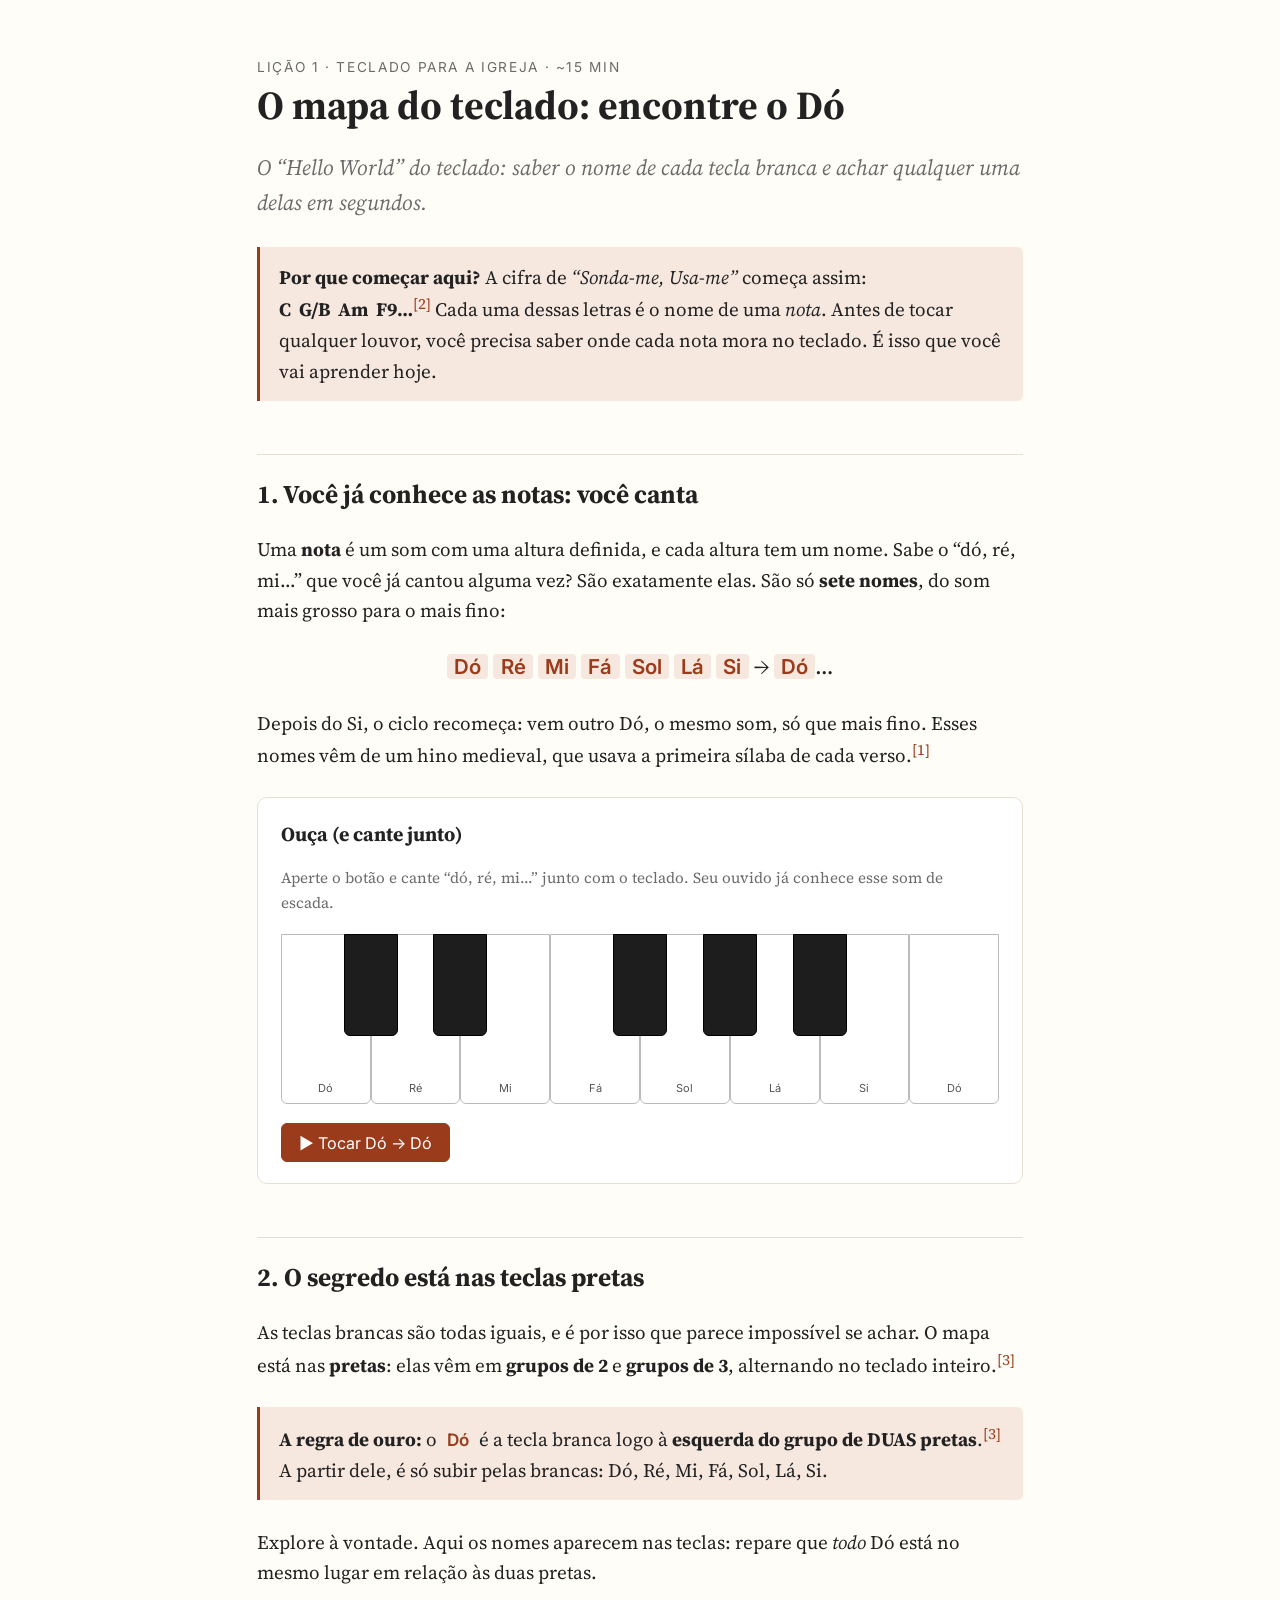
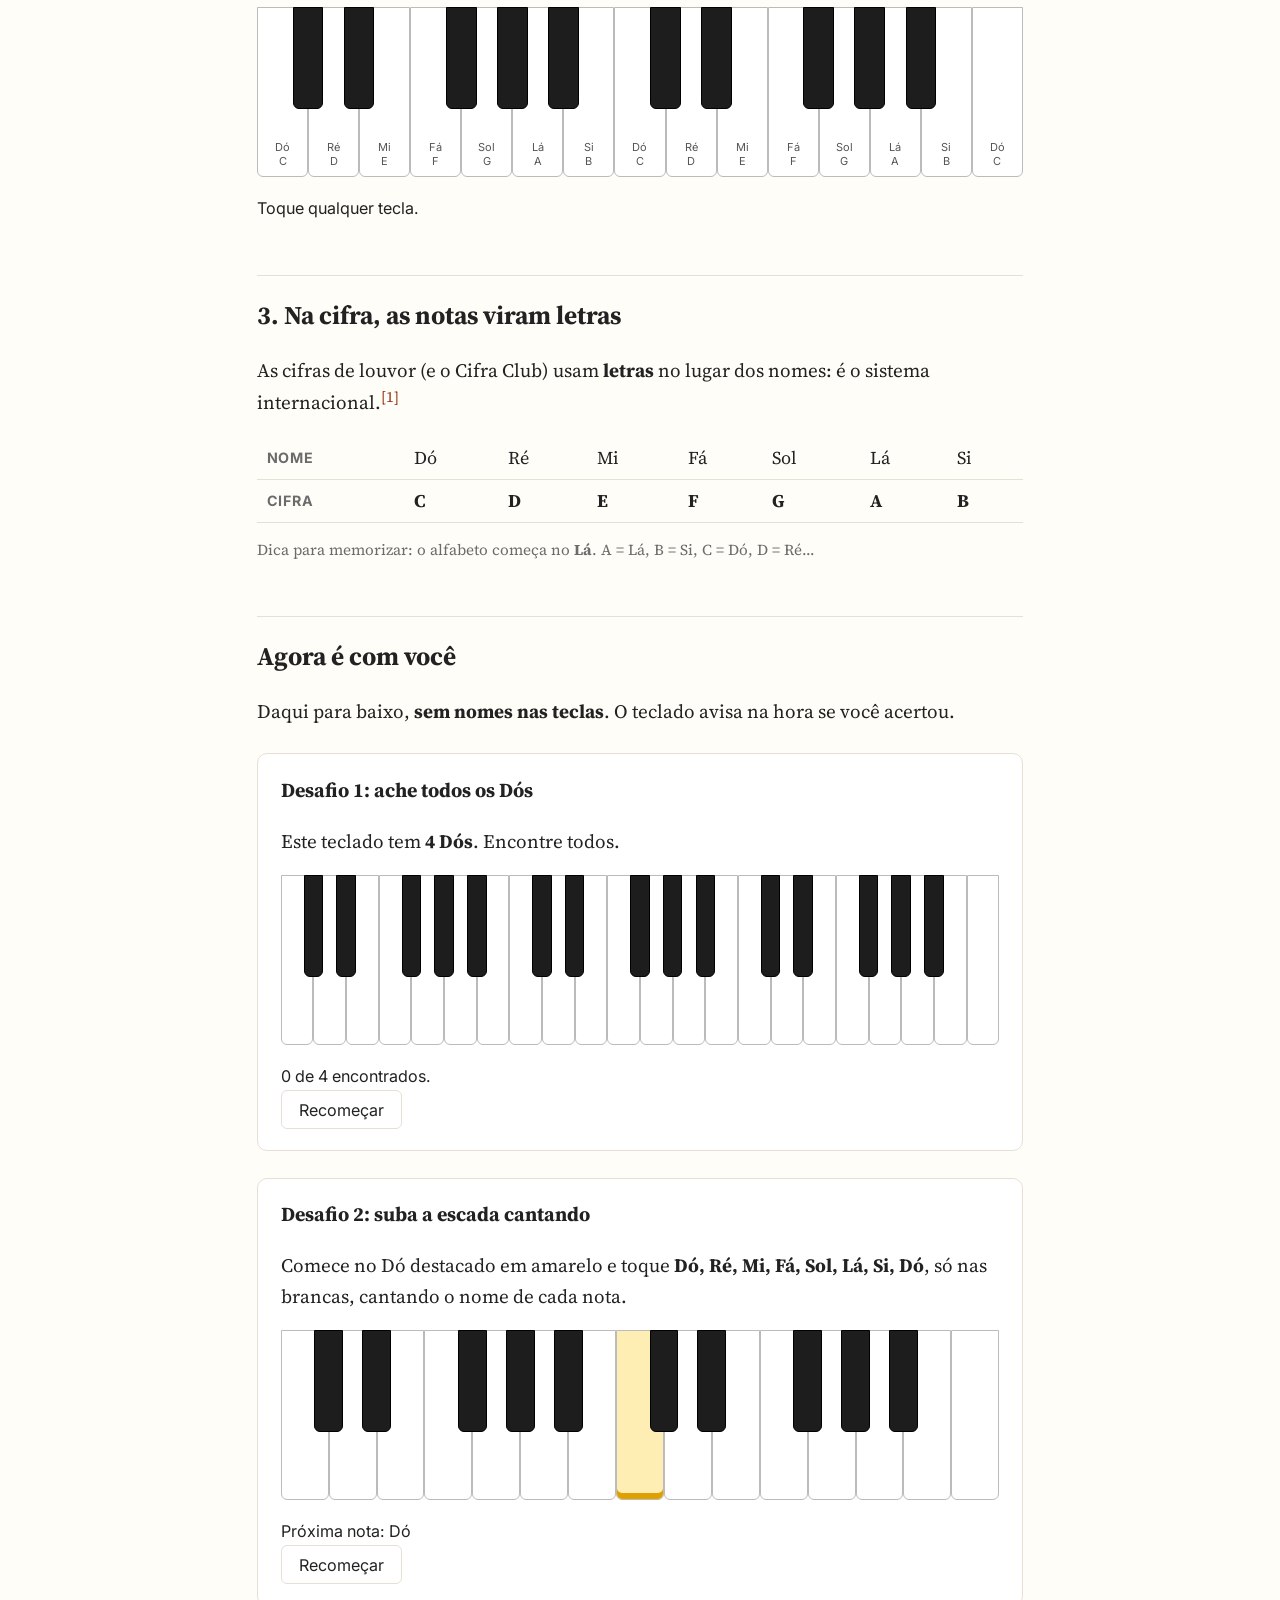
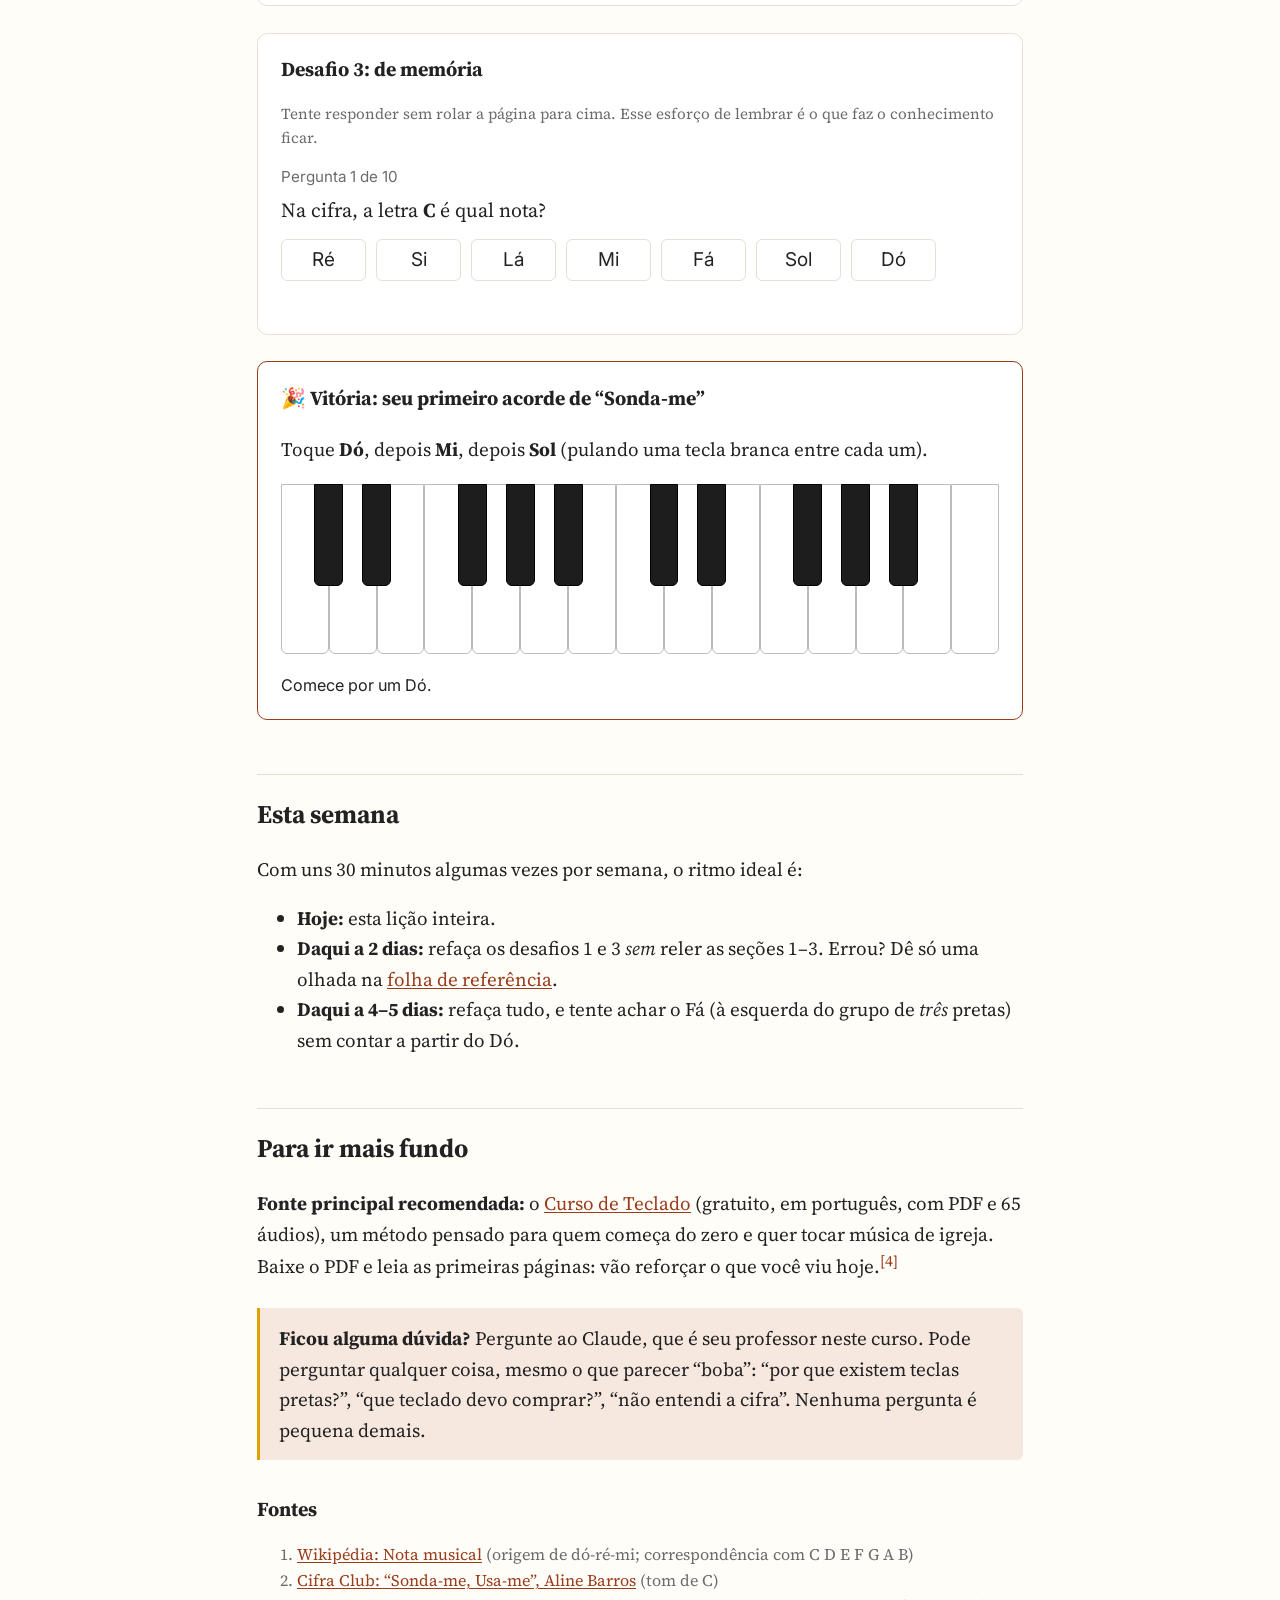
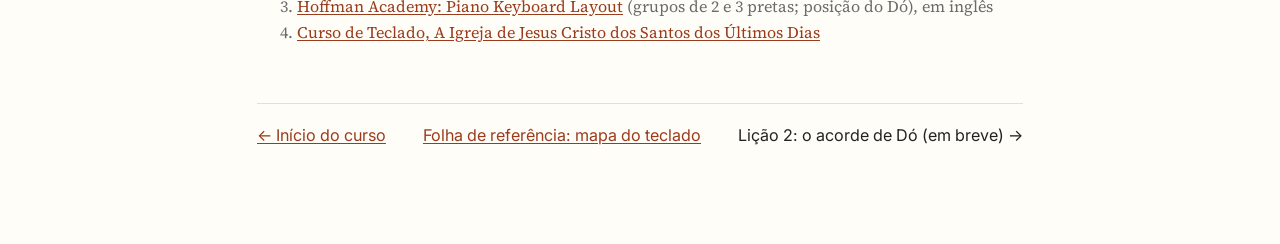
==== lessons/0001-encontre-o-do.html @ 4f44fb28 "Aulas de teclado: lição 1 e mapa do teclado Co-Authored-By: Claude Opus 5.5 <noreply@anthropic.com>" ====
<!doctype html>
<html lang="pt-BR">
<head>
<meta charset="utf-8">
<meta name="viewport" content="width=device-width, initial-scale=1">
<title>Lição 1 · Encontre o Dó</title>
<link rel="stylesheet" href="../assets/style.css">
<script src="../assets/keyboard.js"></script>
<script src="../assets/quiz.js"></script>
</head>
<body>
<main>

<div class="kicker">Lição 1 · Teclado para a igreja · ~15 min</div>
<h1>O mapa do teclado: encontre o Dó</h1>
<p class="lede">O “Hello World” do teclado: saber o nome de cada tecla branca e achar qualquer uma delas em segundos.</p>

<div class="callout">
<p><strong>Por que começar aqui?</strong> A cifra de <em>“Sonda-me, Usa-me”</em> começa assim: <strong>C&nbsp;&nbsp;G/B&nbsp;&nbsp;Am&nbsp;&nbsp;F9…</strong><sup class="cite"><a href="#s2">[2]</a></sup> Cada uma dessas letras é o nome de uma <em>nota</em>. Antes de tocar qualquer louvor, você precisa saber onde cada nota mora no teclado. É isso que você vai aprender hoje.</p>
</div>

<h2>1. Você já conhece as notas: você canta</h2>
<p>Uma <strong>nota</strong> é um som com uma altura definida, e cada altura tem um nome. Sabe o “dó, ré, mi…” que você já cantou alguma vez? São exatamente elas. São só <strong>sete nomes</strong>, do som mais grosso para o mais fino:</p>
<p style="text-align:center;font-size:1.2rem"><span class="note-name">Dó</span> <span class="note-name">Ré</span> <span class="note-name">Mi</span> <span class="note-name">Fá</span> <span class="note-name">Sol</span> <span class="note-name">Lá</span> <span class="note-name">Si</span> → <span class="note-name">Dó</span>…</p>
<p>Depois do Si, o ciclo recomeça: vem outro Dó, o mesmo som, só que mais fino. Esses nomes vêm de um hino medieval, que usava a primeira sílaba de cada verso.<sup class="cite"><a href="#s1">[1]</a></sup></p>

<div class="task">
<h3>Ouça (e cante junto)</h3>
<p class="small">Aperte o botão e cante “dó, ré, mi…” junto com o teclado. Seu ouvido já conhece esse som de escada.</p>
<div id="kb-demo"></div>
<button class="primary" id="demo-btn">▶ Tocar Dó → Dó</button>
</div>

<h2>2. O segredo está nas teclas pretas</h2>
<p>As teclas brancas são todas iguais, e é por isso que parece impossível se achar. O mapa está nas <strong>pretas</strong>: elas vêm em <strong>grupos de 2</strong> e <strong>grupos de 3</strong>, alternando no teclado inteiro.<sup class="cite"><a href="#s3">[3]</a></sup></p>
<div class="callout">
<p><strong>A regra de ouro:</strong> o <span class="note-name">Dó</span> é a tecla branca logo à <strong>esquerda do grupo de DUAS pretas</strong>.<sup class="cite"><a href="#s3">[3]</a></sup><br>
A partir dele, é só subir pelas brancas: Dó, Ré, Mi, Fá, Sol, Lá, Si.</p>
</div>
<p>Explore à vontade. Aqui os nomes aparecem nas teclas: repare que <em>todo</em> Dó está no mesmo lugar em relação às duas pretas.</p>
<div id="kb-explore"></div>
<p class="status" id="explore-status">Toque qualquer tecla.</p>

<h2>3. Na cifra, as notas viram letras</h2>
<p>As cifras de louvor (e o Cifra Club) usam <strong>letras</strong> no lugar dos nomes: é o sistema internacional.<sup class="cite"><a href="#s1">[1]</a></sup></p>
<table>
<tr><th>Nome</th><td>Dó</td><td>Ré</td><td>Mi</td><td>Fá</td><td>Sol</td><td>Lá</td><td>Si</td></tr>
<tr><th>Cifra</th><td><strong>C</strong></td><td><strong>D</strong></td><td><strong>E</strong></td><td><strong>F</strong></td><td><strong>G</strong></td><td><strong>A</strong></td><td><strong>B</strong></td></tr>
</table>
<p class="small">Dica para memorizar: o alfabeto começa no <strong>Lá</strong>. A = Lá, B = Si, C = Dó, D = Ré…</p>

<h2>Agora é com você</h2>
<p>Daqui para baixo, <strong>sem nomes nas teclas</strong>. O teclado avisa na hora se você acertou.</p>

<div class="task">
<h3>Desafio 1: ache todos os Dós</h3>
<p>Este teclado tem <strong>4 Dós</strong>. Encontre todos.</p>
<div id="kb-c"></div>
<p class="status" id="c-status" aria-live="polite">0 de 4 encontrados.</p>
<button id="c-reset">Recomeçar</button>
</div>

<div class="task">
<h3>Desafio 2: suba a escada cantando</h3>
<p>Comece no Dó destacado em amarelo e toque <strong>Dó, Ré, Mi, Fá, Sol, Lá, Si, Dó</strong>, só nas brancas, cantando o nome de cada nota.</p>
<div id="kb-scale"></div>
<p class="status" id="scale-status" aria-live="polite">Próxima nota: Dó</p>
<button id="scale-reset">Recomeçar</button>
</div>

<div class="task">
<h3>Desafio 3: de memória</h3>
<p class="small">Tente responder sem rolar a página para cima. Esse esforço de lembrar é o que faz o conhecimento ficar.</p>
<div id="quiz"></div>
</div>

<div class="task" style="border-color:var(--accent)">
<h3>🎉 Vitória: seu primeiro acorde de “Sonda-me”</h3>
<p>Toque <strong>Dó</strong>, depois <strong>Mi</strong>, depois <strong>Sol</strong> (pulando uma tecla branca entre cada um).</p>
<div id="kb-chord"></div>
<p class="status" id="chord-status" aria-live="polite">Comece por um Dó.</p>
</div>

<h2>Esta semana</h2>
<p>Com uns 30 minutos algumas vezes por semana, o ritmo ideal é:</p>
<ul>
<li><strong>Hoje:</strong> esta lição inteira.</li>
<li><strong>Daqui a 2 dias:</strong> refaça os desafios 1 e 3 <em>sem</em> reler as seções 1–3. Errou? Dê só uma olhada na <a href="../reference/0001-mapa-do-teclado.html">folha de referência</a>.</li>
<li><strong>Daqui a 4–5 dias:</strong> refaça tudo, e tente achar o Fá (à esquerda do grupo de <em>três</em> pretas) sem contar a partir do Dó.</li>
</ul>

<h2>Para ir mais fundo</h2>
<p><strong>Fonte principal recomendada:</strong> o <a href="https://www.churchofjesuschrist.org/music/accompanying-others/keyboard-course?lang=por">Curso de Teclado</a> (gratuito, em português, com PDF e 65 áudios), um método pensado para quem começa do zero e quer tocar música de igreja. Baixe o PDF e leia as primeiras páginas: vão reforçar o que você viu hoje.<sup class="cite"><a href="#s4">[4]</a></sup></p>

<div class="callout ask">
<p><strong>Ficou alguma dúvida?</strong> Pergunte ao Claude, que é seu professor neste curso. Pode perguntar qualquer coisa, mesmo o que parecer “boba”: “por que existem teclas pretas?”, “que teclado devo comprar?”, “não entendi a cifra”. Nenhuma pergunta é pequena demais.</p>
</div>

<h3>Fontes</h3>
<ol class="sources">
<li id="s1"><a href="https://pt.wikipedia.org/wiki/Nota_musical">Wikipédia: Nota musical</a> (origem de dó-ré-mi; correspondência com C D E F G A B)</li>
<li id="s2"><a href="https://www.cifraclub.com.br/aline-barros/sonda-me-usa-me/">Cifra Club: “Sonda-me, Usa-me”, Aline Barros</a> (tom de C)</li>
<li id="s3"><a href="https://wpe.hoffmanacademy.com/blog/resource/piano-keyboard-layout">Hoffman Academy: Piano Keyboard Layout</a> (grupos de 2 e 3 pretas; posição do Dó), em inglês</li>
<li id="s4"><a href="https://www.churchofjesuschrist.org/music/accompanying-others/keyboard-course?lang=por">Curso de Teclado, A Igreja de Jesus Cristo dos Santos dos Últimos Dias</a></li>
</ol>

<footer class="nav">
<a href="../index.html">← Início do curso</a>
<a href="../reference/0001-mapa-do-teclado.html">Folha de referência: mapa do teclado</a>
<span>Lição 2: o acorde de Dó (em breve) →</span>
</footer>

</main>

<script>
const { create, info } = PianoKeyboard;
const WHITE_ORDER = ["Dó", "Ré", "Mi", "Fá", "Sol", "Lá", "Si"];

// Demo: escada de Dó
const demo = create(document.getElementById("kb-demo"), { start: 60, octaves: 1, labels: "solfege" });
document.getElementById("demo-btn").onclick = () => {
  const notes = [60, 62, 64, 65, 67, 69, 71, 72];
  notes.forEach((n, k) => setTimeout(() => {
    demo.clear(); demo.mark(n, "on"); demo.play(n);
  }, k * 550));
  setTimeout(() => demo.clear(), notes.length * 550 + 400);
};

// Exploração livre, com nomes
const exStatus = document.getElementById("explore-status");
create(document.getElementById("kb-explore"), {
  start: 48, octaves: 2, labels: "both",
  onPress: (i) => exStatus.textContent = `${i.name} (${i.letter})` + (i.isBlack ? ": tecla preta, fica para outra lição." : ""),
});

// Desafio 1: ache todos os Dós
const cStatus = document.getElementById("c-status");
let found = new Set();
const kbC = create(document.getElementById("kb-c"), {
  start: 48, octaves: 3,
  onPress: (i) => {
    if (i.pc === 0) {
      found.add(i.midi); kbC.mark(i.midi, "ok");
      cStatus.className = "status ok";
      cStatus.textContent = found.size === 4
        ? "Os 4 Dós! Viu como todos ficam à esquerda das duas pretas? 🎉"
        : `${found.size} de 4 encontrados.`;
    } else {
      kbC.mark(i.midi, "bad");
      setTimeout(() => kbC.unmark(i.midi, "bad"), 700);
      cStatus.className = "status bad";
      cStatus.textContent = `Essa é ${i.name} (${i.letter}). Procure as DUAS pretas juntinhas e olhe para a esquerda delas.`;
    }
  },
});
document.getElementById("c-reset").onclick = () => { found = new Set(); kbC.clear(); cStatus.className = "status"; cStatus.textContent = "0 de 4 encontrados."; };

// Desafio 2: escada
const SCALE = [60, 62, 64, 65, 67, 69, 71, 72];
const scStatus = document.getElementById("scale-status");
let step = 0;
const kbS = create(document.getElementById("kb-scale"), {
  start: 48, octaves: 2,
  onPress: (i) => {
    if (step >= SCALE.length) return;
    if (i.midi === SCALE[step]) {
      kbS.unmark(i.midi, "hint"); kbS.mark(i.midi, "ok"); step++;
      scStatus.className = "status ok";
      scStatus.textContent = step === SCALE.length
        ? "Escada completa! Você acabou de tocar a escala de Dó, a base de todo o tom de “Sonda-me”."
        : `Isso, ${i.name}! Próxima nota: ${WHITE_ORDER[step % 7]}`;
    } else {
      kbS.mark(i.midi, "bad");
      setTimeout(() => kbS.unmark(i.midi, "bad"), 700);
      scStatus.className = "status bad";
      scStatus.textContent = `Essa é ${i.name}. Procure o ${WHITE_ORDER[step % 7]}: a próxima tecla branca à direita.`;
    }
  },
});
function resetScale() { step = 0; kbS.clear(); kbS.mark(60, "hint"); scStatus.className = "status"; scStatus.textContent = "Próxima nota: Dó"; }
resetScale();
document.getElementById("scale-reset").onclick = resetScale;

// Desafio 3: quiz de memória (misturando teclas e cifras)
const WHITE_PCS = { "Dó": 0, "Ré": 2, "Mi": 4, "Fá": 5, "Sol": 7, "Lá": 9, "Si": 11 };
const LETTER = { "Dó": "C", "Ré": "D", "Mi": "E", "Fá": "F", "Sol": "G", "Lá": "A", "Si": "B" };
function keyQuestion(name, octave) {
  const midi = 48 + octave * 12 + WHITE_PCS[name];
  return {
    prompt: "Que nota é a tecla destacada?",
    options: WHITE_ORDER, answer: name,
    explain: `É ${name} (${LETTER[name]}).`,
    setup: (el) => { const k = create(el, { start: 48, octaves: 2 }); k.mark(midi, "on"); },
  };
}
const questions = [
  keyQuestion("Dó", 1), keyQuestion("Fá", 0), keyQuestion("Mi", 1), keyQuestion("Sol", 0), keyQuestion("Si", 1),
  { prompt: "Na cifra, a letra <strong>C</strong> é qual nota?", options: WHITE_ORDER, answer: "Dó", explain: "C = Dó. O primeiro acorde de “Sonda-me”." },
  { prompt: "Na cifra, a letra <strong>G</strong> é qual nota?", options: WHITE_ORDER, answer: "Sol", explain: "G = Sol." },
  { prompt: "Na cifra, a letra <strong>A</strong> é qual nota?", options: WHITE_ORDER, answer: "Lá", explain: "A = Lá. O alfabeto começa no Lá." },
  { prompt: "Que letra da cifra representa o <strong>Fá</strong>?", options: ["C", "D", "E", "F", "G", "A", "B"], answer: "F", explain: "Fá = F." },
  { prompt: "O Dó fica à esquerda de qual grupo de teclas pretas?", options: ["Grupo de 2", "Grupo de 3"], answer: "Grupo de 2", explain: "Sempre à esquerda das duas pretas." },
];
Quiz.create(document.getElementById("quiz"), questions);

// Vitória: Dó-Mi-Sol → acorde C
const chStatus = document.getElementById("chord-status");
const TARGET = [0, 4, 7];
let seq = [];
const kbCh = create(document.getElementById("kb-chord"), {
  start: 48, octaves: 2,
  onPress: (i) => {
    if (seq.length === 3) return; // acorde completo: teclas só tocam som até recomeçar
    const want = TARGET[seq.length];
    const ok = seq.length === 0 ? i.pc === 0 : i.midi === seq[0] + want;
    if (!ok) {
      kbCh.mark(i.midi, "bad");
      setTimeout(() => kbCh.unmark(i.midi, "bad"), 700);
      chStatus.className = "status bad";
      chStatus.textContent = seq.length === 0
        ? `Essa é ${i.name}. Comece por um Dó (à esquerda das duas pretas).`
        : `Essa é ${i.name}. A partir do ${info(seq[seq.length - 1]).name}, pule uma branca.`;
      return;
    }
    seq.push(i.midi); kbCh.mark(i.midi, "on");
    chStatus.className = "status ok";
    if (seq.length < 3) {
      chStatus.textContent = `${i.name} ✓. Agora ${seq.length === 1 ? "o Mi" : "o Sol"}.`;
    } else {
      setTimeout(() => kbCh.chord(seq), 350);
      chStatus.innerHTML = "<strong>Você tocou C!</strong> Dó + Mi + Sol juntos formam o acorde de Dó, o primeiro acorde de “Sonda-me, Usa-me”. Na próxima lição você vai entender por quê. 🎶";
      const again = document.createElement("button");
      again.textContent = "Tocar de novo";
      again.onclick = () => { seq = []; kbCh.clear(); chStatus.className = "status"; chStatus.textContent = "Comece por um Dó."; again.remove(); };
      chStatus.after(again);
    }
  },
});
</script>
</body>
</html>
---- assets/style.css ----
/* Estilo base do curso: todas as lições e referências usam este arquivo. */
@import url("https://fonts.googleapis.com/css2?family=Source+Serif+4:ital,opsz,wght@0,8..60,400;0,8..60,600;0,8..60,700;1,8..60,400&family=Inter:wght@400;600&display=swap");

:root {
  --paper: #fffdf8;
  --ink: #222;
  --muted: #6b6b6b;
  --rule: #e6e0d4;
  --accent: #9a3b1b;      /* terracota */
  --accent-soft: #f6e7df;
  --ok: #2f7d4f;
  --ok-soft: #e1f2e7;
  --bad: #b3261e;
  --bad-soft: #fbe3e1;
  --hint: #e0a100;
  --card: #fff;
  --serif: "Source Serif 4", Georgia, serif;
  --sans: Inter, system-ui, sans-serif;
}
@media (prefers-color-scheme: dark) {
  :root:not([data-theme="light"]) {
    --paper: #1b1a18; --ink: #ece8e1; --muted: #a39d93; --rule: #3a3631;
    --accent: #e0896a; --accent-soft: #3a2a23; --card: #242220;
    --ok: #6cc890; --ok-soft: #1f3327; --bad: #f08a80; --bad-soft: #3b2220;
  }
}

* { box-sizing: border-box; }
html { font-size: 19px; }
body {
  margin: 0; background: var(--paper); color: var(--ink);
  font-family: var(--serif); line-height: 1.6;
}
main { max-width: 42rem; margin: 0 auto; padding: 3rem 16px 5rem; }

h1 { font-size: 2.1rem; line-height: 1.15; margin: .2rem 0 .6rem; font-weight: 700; }
h2 { font-size: 1.35rem; margin: 2.8rem 0 .6rem; padding-top: 1rem; border-top: 1px solid var(--rule); }
h3 { font-size: 1.05rem; margin: 1.8rem 0 .4rem; }
p, li { hyphens: auto; }
a { color: var(--accent); text-underline-offset: 2px; }
.kicker { font-family: var(--sans); font-size: .72rem; letter-spacing: .12em; text-transform: uppercase; color: var(--muted); }
.lede { font-size: 1.15rem; color: var(--muted); font-style: italic; }
.small, cite, .cite { font-size: .8rem; color: var(--muted); font-style: normal; }
sup.cite a { text-decoration: none; }
.note-name { font-family: var(--sans); font-weight: 600; font-size: .9em; background: var(--accent-soft); color: var(--accent); padding: 0 .35em; border-radius: 4px; white-space: nowrap; }

.callout { border-left: 3px solid var(--accent); background: var(--accent-soft); padding: .8rem 1rem; margin: 1.4rem 0; border-radius: 0 6px 6px 0; }
.callout p:first-child { margin-top: 0; } .callout p:last-child { margin-bottom: 0; }
.ask { border-left-color: var(--hint); }

.task { background: var(--card); border: 1px solid var(--rule); border-radius: 10px; padding: 1.1rem 1.2rem; margin: 1.4rem 0; }
.task h3 { margin-top: 0; }
.status { font-family: var(--sans); font-size: .85rem; min-height: 1.4em; margin: .5rem 0 0; }
.status.ok { color: var(--ok); } .status.bad { color: var(--bad); }

button, .btn {
  font-family: var(--sans); font-size: .85rem; cursor: pointer;
  border: 1px solid var(--rule); background: var(--card); color: var(--ink);
  padding: .45rem .9rem; border-radius: 6px;
}
button:hover { border-color: var(--accent); }
button.primary { background: var(--accent); border-color: var(--accent); color: #fff; }
.row { display: flex; flex-wrap: wrap; gap: .5rem; align-items: center; }

table { border-collapse: collapse; width: 100%; font-size: .95rem; }
th, td { text-align: left; padding: .35rem .5rem; border-bottom: 1px solid var(--rule); }
th { font-family: var(--sans); font-size: .75rem; text-transform: uppercase; letter-spacing: .06em; color: var(--muted); }

footer.nav { margin-top: 3rem; padding-top: 1rem; border-top: 1px solid var(--rule); font-family: var(--sans); font-size: .85rem; display: flex; justify-content: space-between; gap: 1rem; flex-wrap: wrap; }
ol.sources { font-size: .85rem; color: var(--muted); }

@media print {
  html { font-size: 12pt; }
  main { max-width: none; padding: 0; }
  .no-print, button { display: none !important; }
  a { color: inherit; }
  .task, .callout { break-inside: avoid; }
}
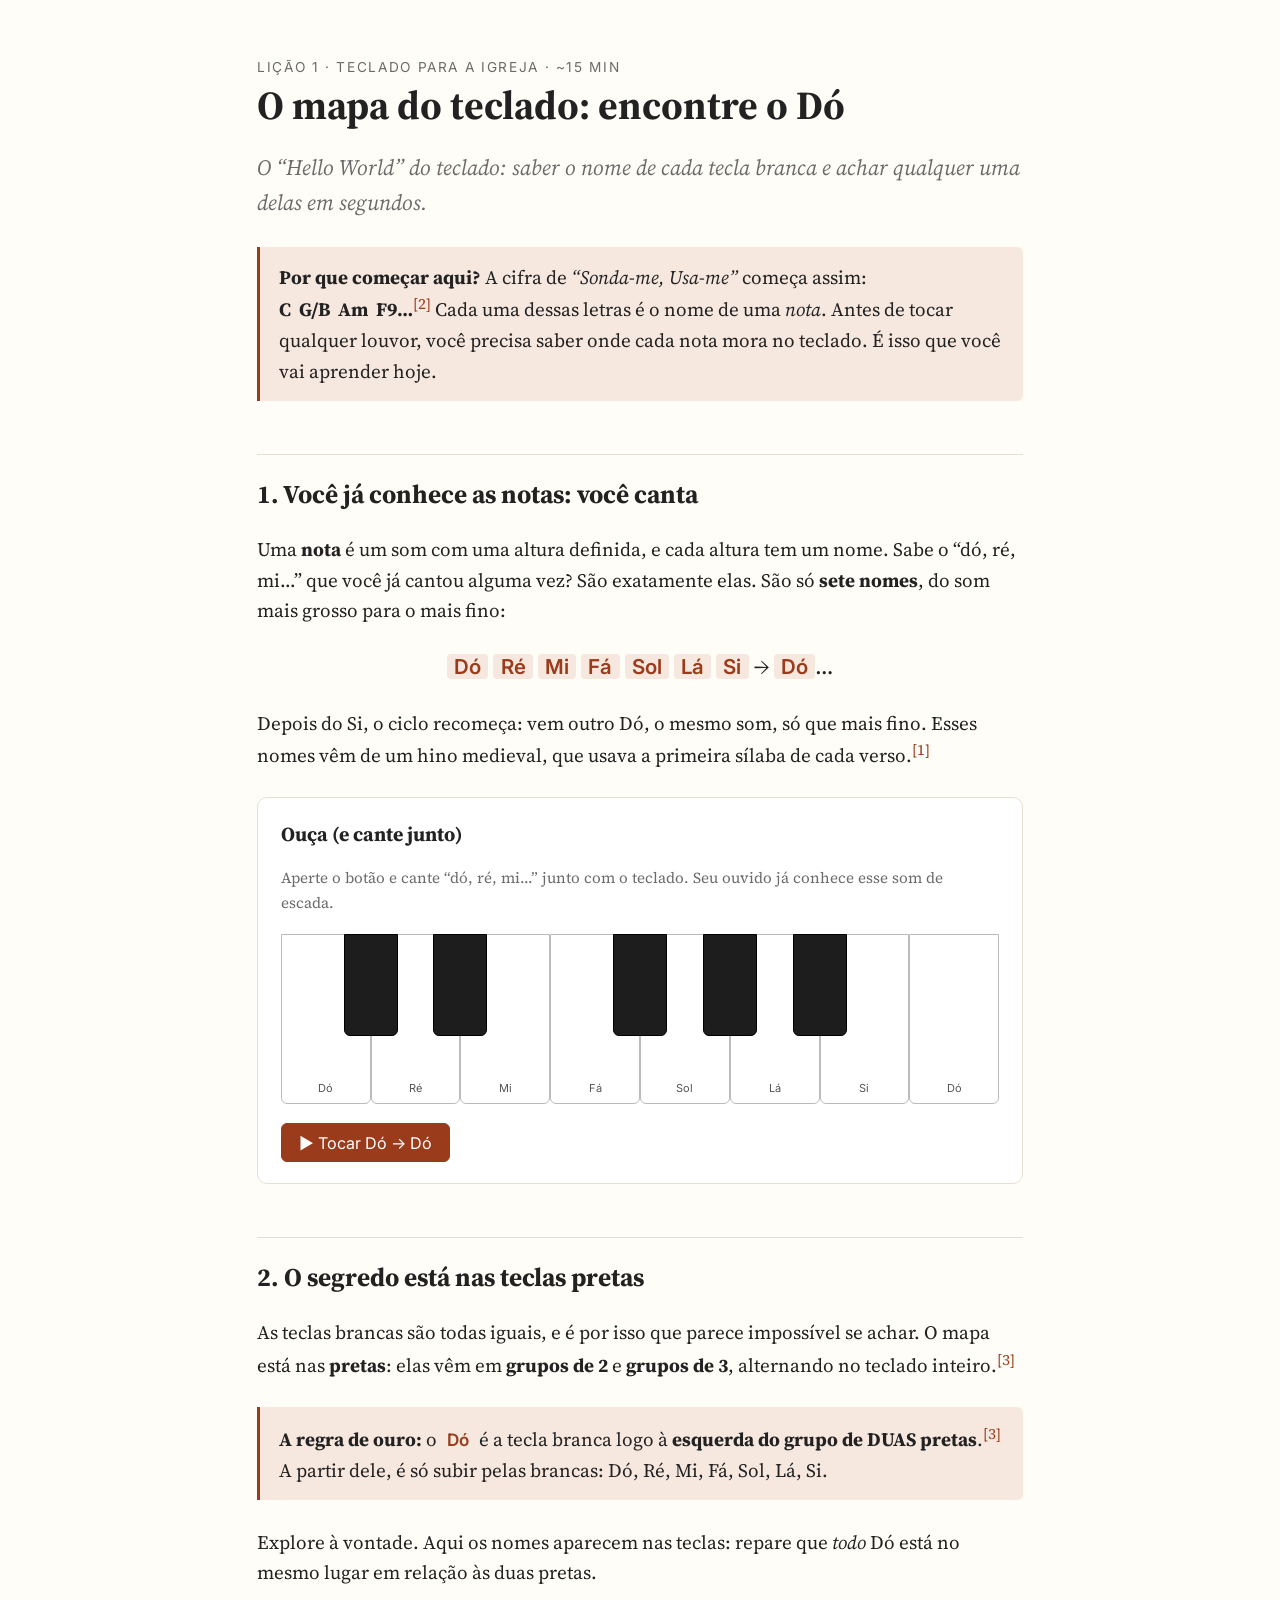
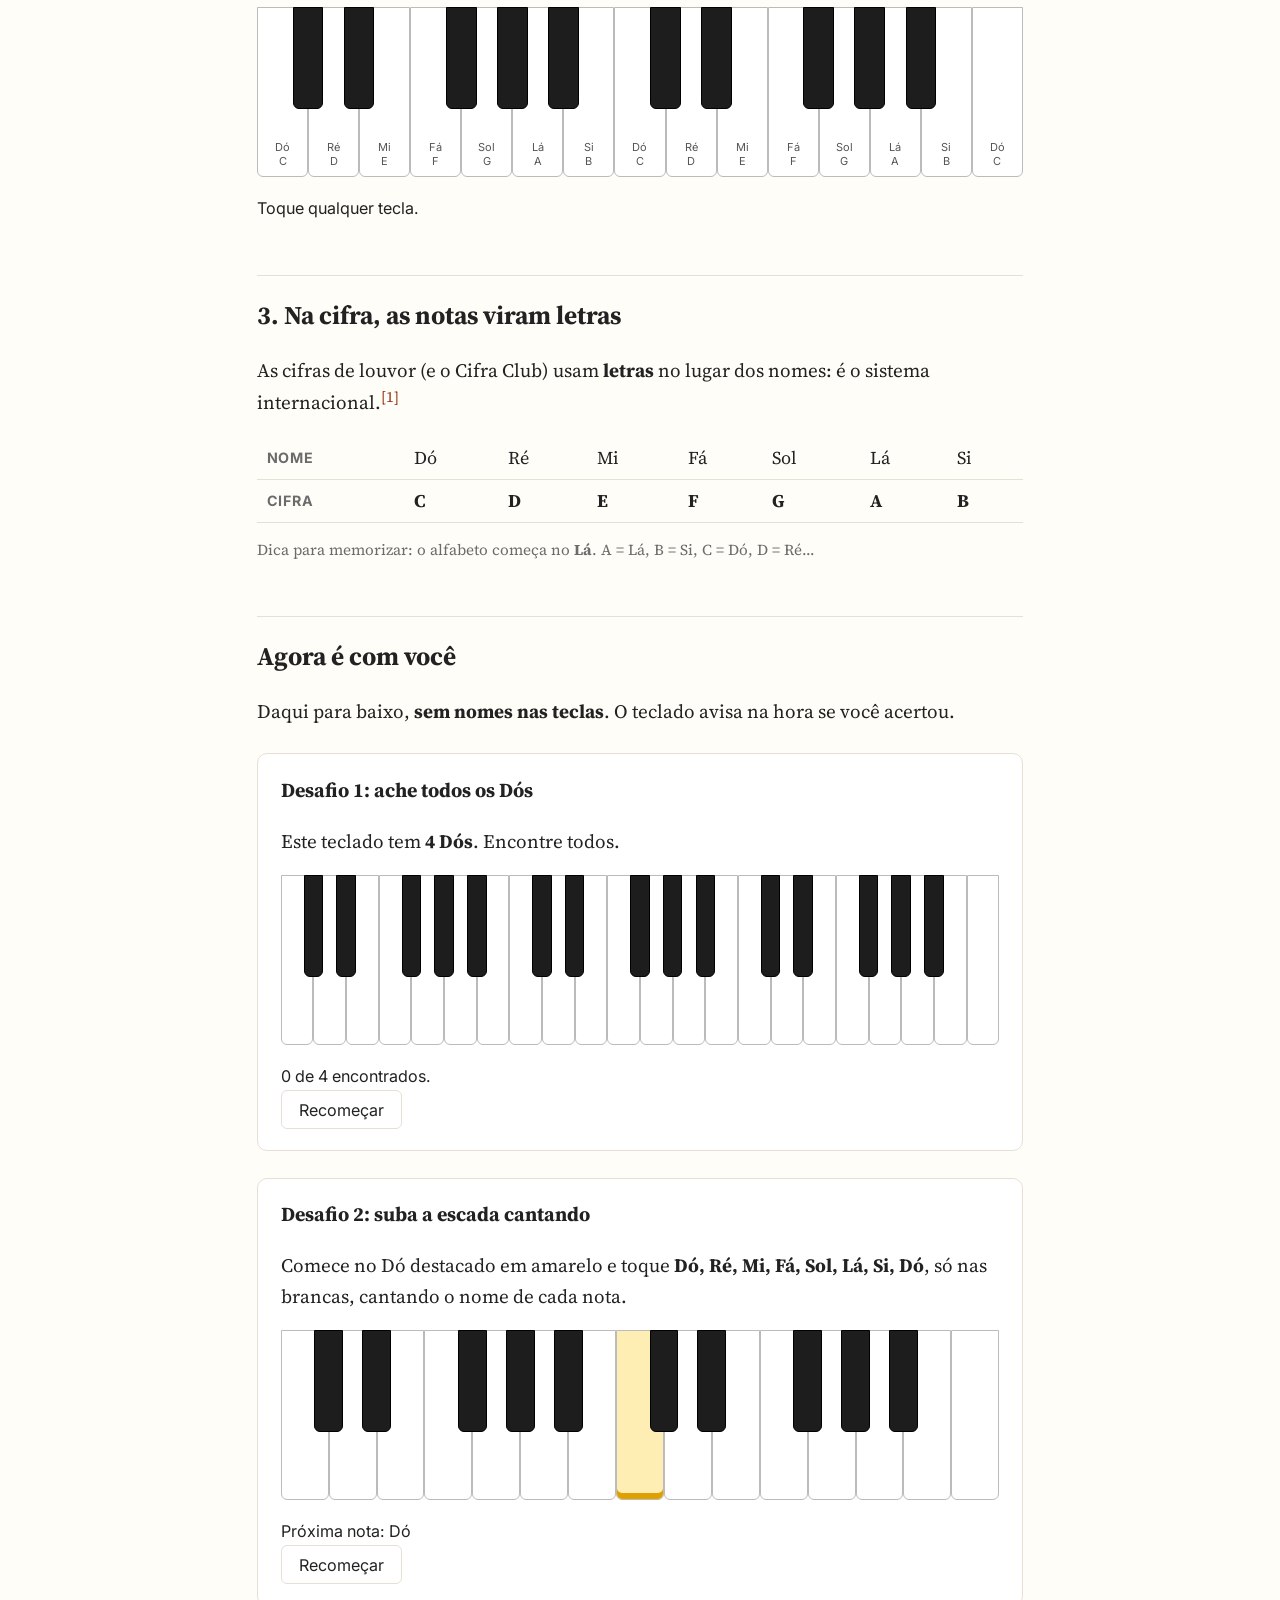
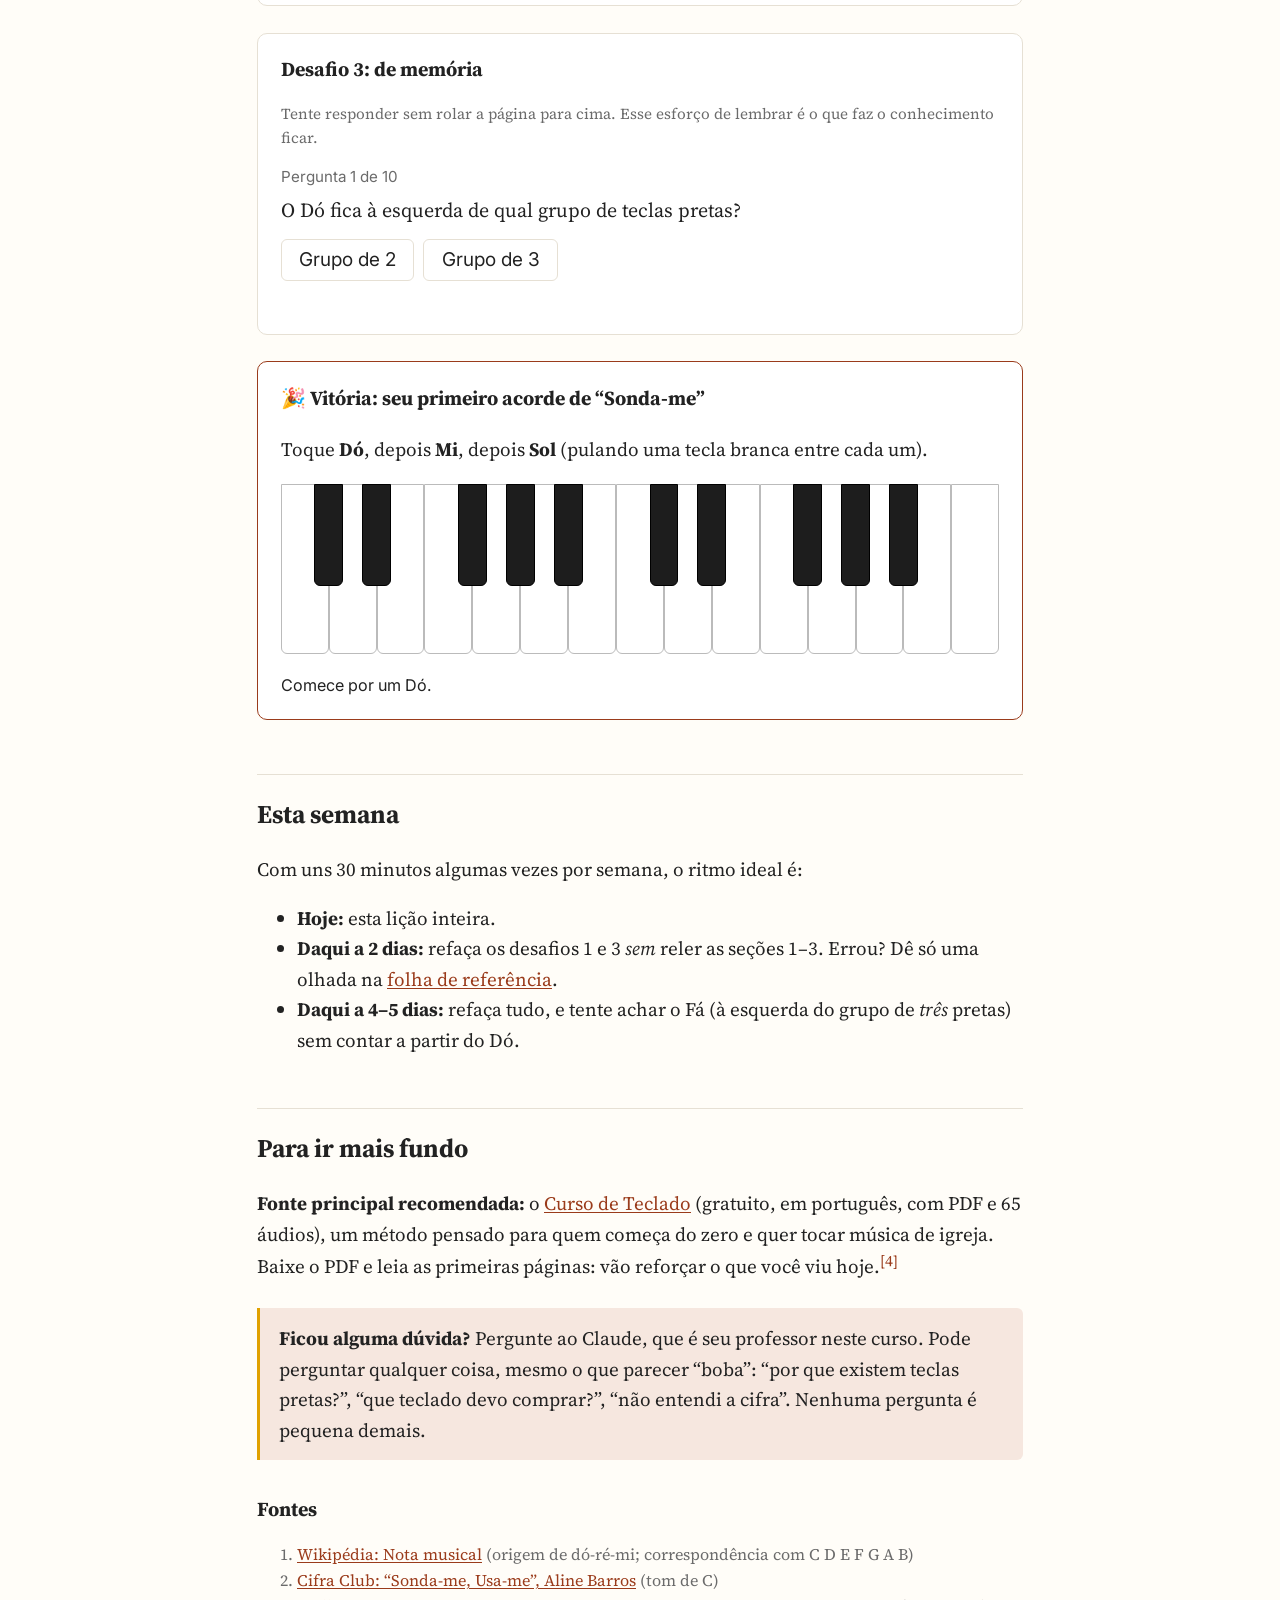
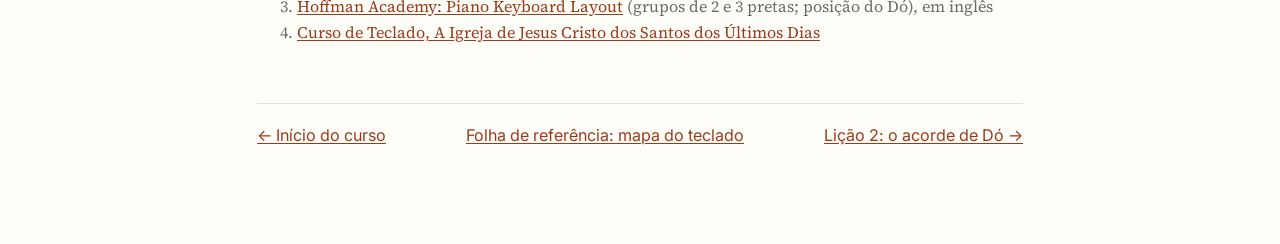
==== commit cbb974a5: "Lição 2: o acorde de Dó (C) e folha de acordes Adiciona modo de seleção ao teclado virtual para mont" ====
--- a/lessons/0001-encontre-o-do.html
+++ b/lessons/0001-encontre-o-do.html
@@ -107,7 +107,7 @@
 <footer class="nav">
 <a href="../index.html">← Início do curso</a>
 <a href="../reference/0001-mapa-do-teclado.html">Folha de referência: mapa do teclado</a>
-<span>Lição 2: o acorde de Dó (em breve) →</span>
+<a href="0002-o-acorde-de-do.html">Lição 2: o acorde de Dó →</a>
 </footer>
 
 </main>
